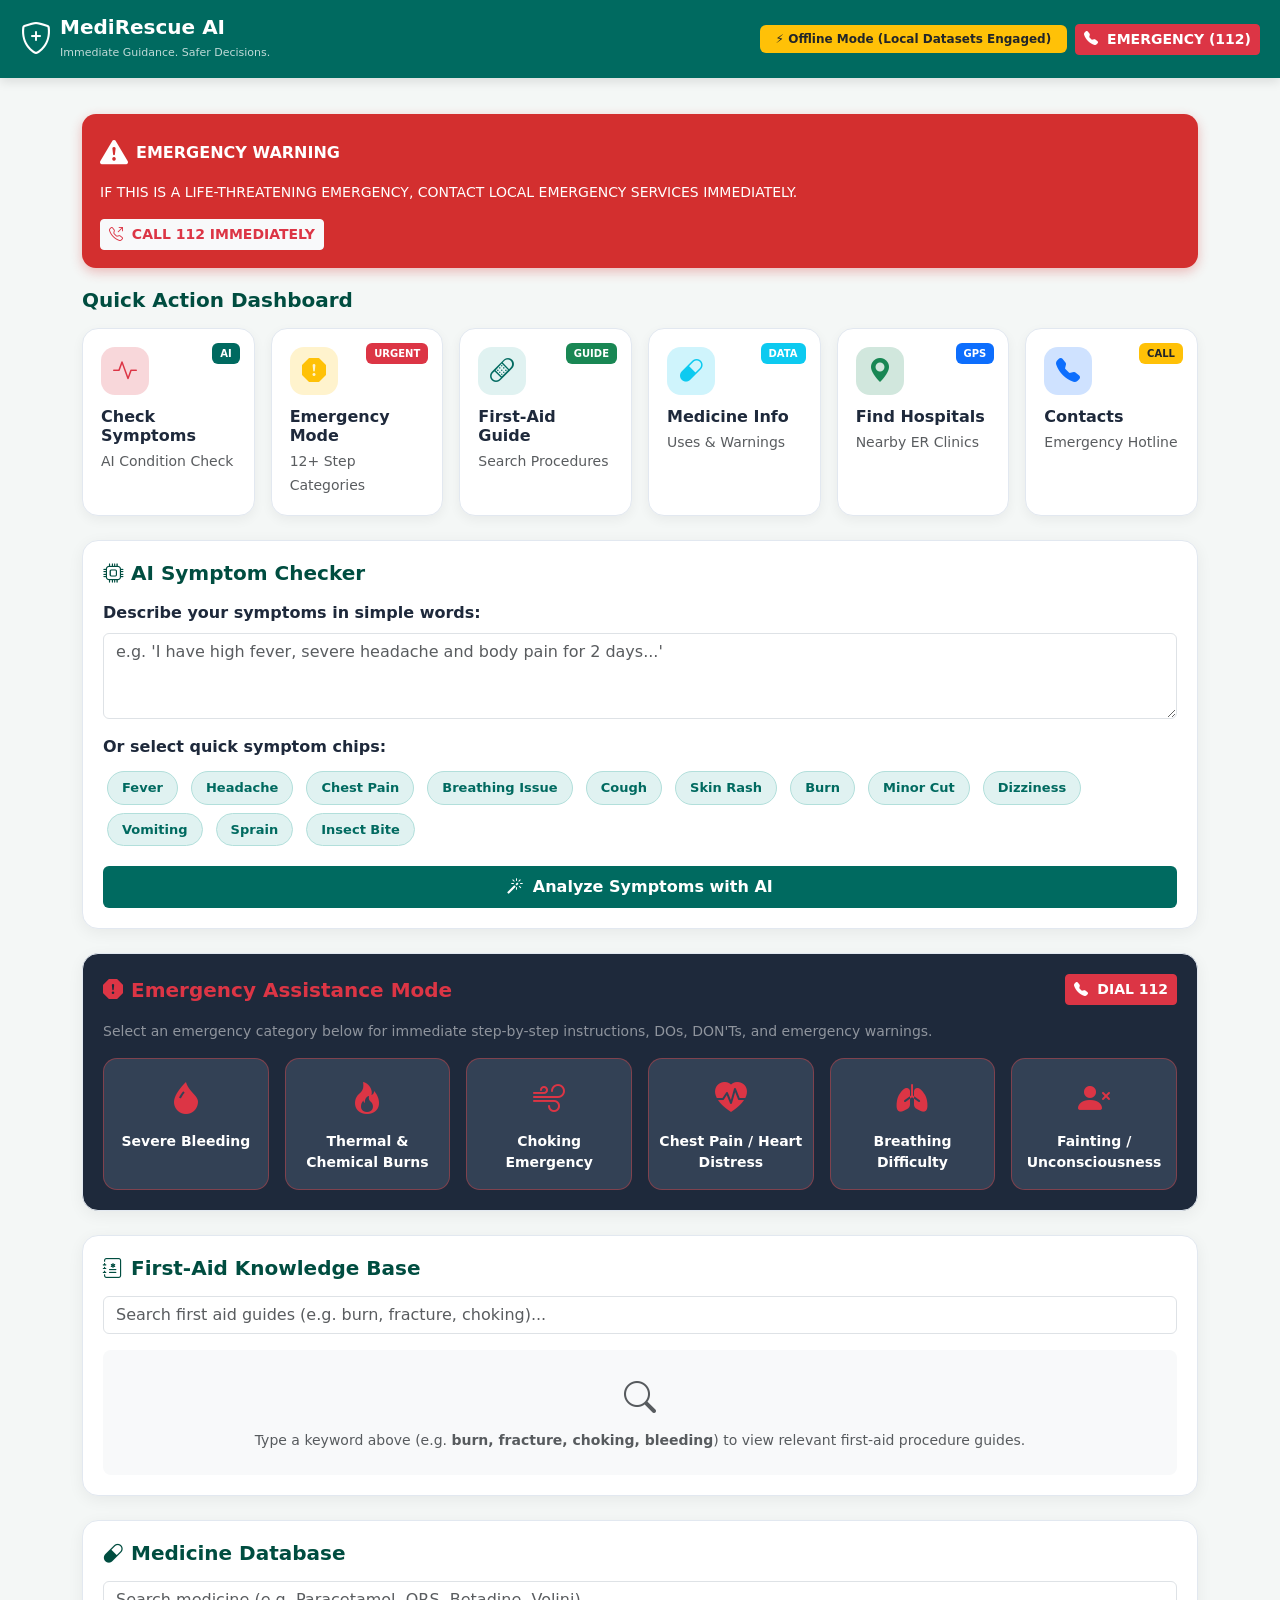
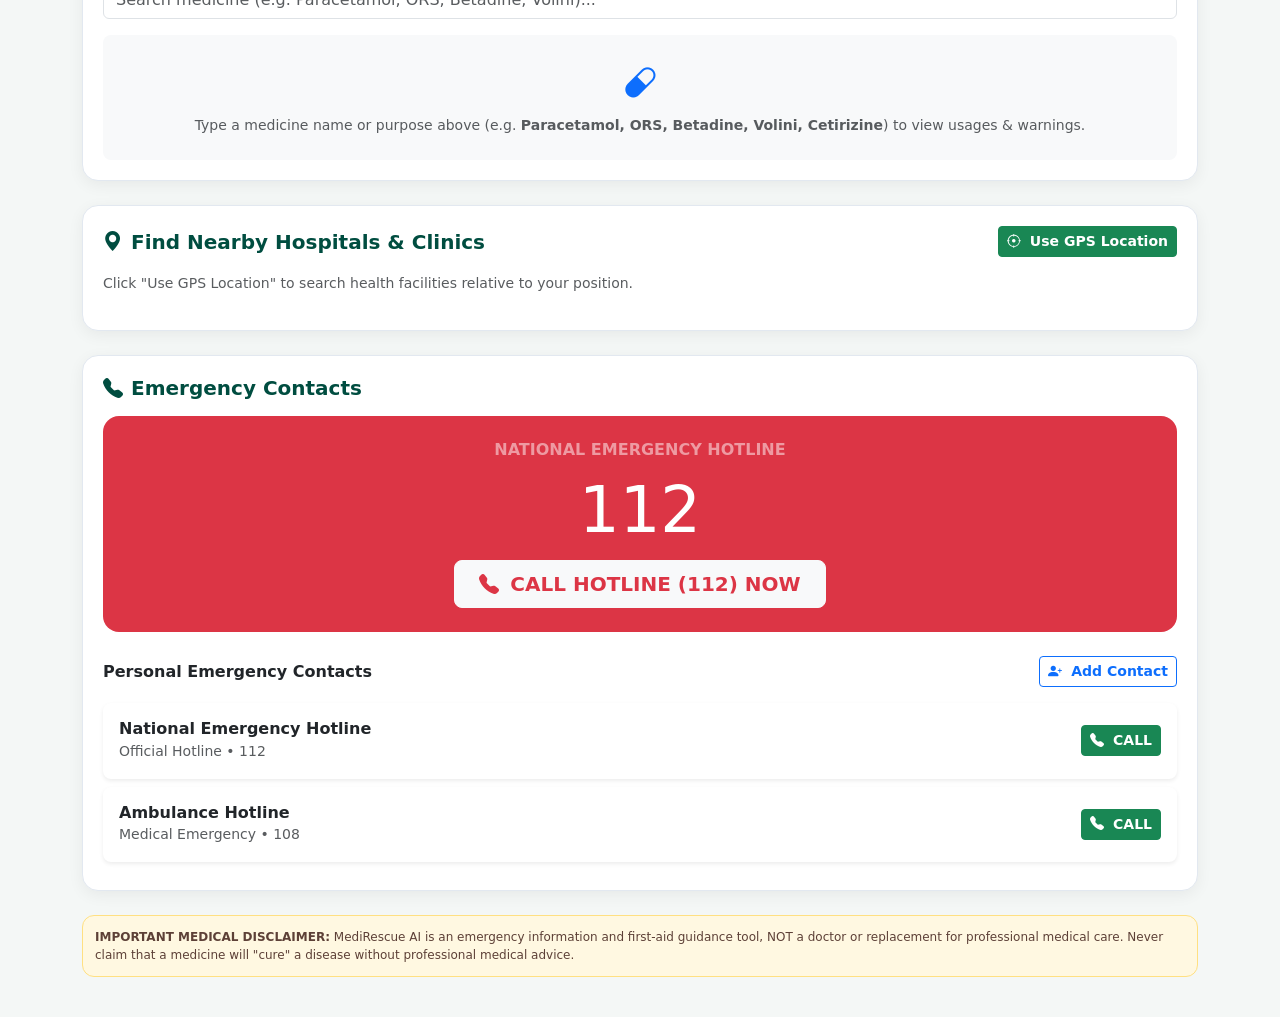
==== web/index.html @ f000a286 "Deploy MediRescue AI with Vercel serverless configuration and live GPS hospital locator" ====
<!DOCTYPE html>
<html lang="en">
<head>
  <meta charset="UTF-8">
  <meta name="viewport" content="width=device-width, initial-scale=1.0">
  <title>MediRescue AI – Emergency First-Aid Assistant</title>
  <link href="https://cdn.jsdelivr.net/npm/bootstrap@5.3.0/dist/css/bootstrap.min.css" rel="stylesheet">
  <link rel="stylesheet" href="https://cdn.jsdelivr.net/npm/bootstrap-icons@1.11.0/font/bootstrap-icons.css">
  <style>
    body { background-color: #f4f7f6; font-family: 'Segoe UI', system-ui, sans-serif; color: #1e293b; }
    .header-bar { background-color: #006a60; color: white; padding: 15px 20px; box-shadow: 0 4px 10px rgba(0,0,0,0.1); position: sticky; top: 0; z-index: 1000; }
    .emergency-banner { background-color: #d32f2f; color: white; border-radius: 14px; padding: 18px; margin: 20px 0; box-shadow: 0 4px 12px rgba(211,47,47,0.3); }
    .action-card { background: white; border-radius: 16px; padding: 18px; border: 1px solid #e2e8f0; box-shadow: 0 4px 12px rgba(0,0,0,0.05); transition: transform 0.2s, box-shadow 0.2s; cursor: pointer; height: 100%; position: relative; }
    .action-card:hover { transform: translateY(-4px); box-shadow: 0 8px 20px rgba(0,0,0,0.1); border-color: #006a60; }
    .card-icon { width: 48px; height: 48px; border-radius: 14px; display: flex; align-items: center; justify-content: center; font-size: 24px; margin-bottom: 12px; }
    .card-badge { position: absolute; top: 14px; right: 14px; font-size: 10px; font-weight: 800; padding: 3px 8px; border-radius: 6px; text-transform: uppercase; }
    .chip { display: inline-block; padding: 6px 14px; border-radius: 20px; background: #e0f2f1; color: #006a60; font-size: 13px; font-weight: 600; margin: 4px; cursor: pointer; border: 1.5px solid #b2dfdb; user-select: none; }
    .chip.active { background: #006a60; color: white; border-color: #006a60; }
    .result-box { background: white; border-radius: 16px; padding: 20px; margin-top: 20px; box-shadow: 0 4px 16px rgba(0,0,0,0.06); border: 1px solid #e2e8f0; }
    .emergency-cat-card { background-color: #334155; color: white; border-radius: 14px; padding: 16px 10px; text-align: center; cursor: pointer; border: 1.5px solid rgba(239, 68, 68, 0.4); transition: all 0.2s; height: 100%; }
    .emergency-cat-card:hover { background-color: #1e293b; border-color: #ef4444; transform: translateY(-3px); }
    .disclaimer-box { background-color: #fff8e1; border: 1px solid #ffe082; border-radius: 12px; padding: 12px; color: #5d4037; font-size: 12px; line-height: 1.5; margin-top: 16px; }
  </style>
</head>
<body>

  <!-- Top Header Bar -->
  <div class="header-bar d-flex justify-content-between align-items-center">
    <div class="d-flex align-items-center">
      <i class="bi bi-shield-plus fs-2 me-2"></i>
      <div>
        <h5 class="m-0 fw-bold">MediRescue AI</h5>
        <small class="opacity-75" style="font-size: 11px;">Immediate Guidance. Safer Decisions.</small>
      </div>
    </div>
    <div class="d-flex align-items-center gap-2">
      <span id="backendStatusBadge" class="badge bg-success py-2 px-3">Backend Live (FastAPI & ML)</span>
      <a href="tel:112" class="btn btn-danger btn-sm fw-bold">
        <i class="bi bi-telephone-fill me-1"></i> EMERGENCY (112)
      </a>
    </div>
  </div>

  <div class="container py-3">

    <!-- Emergency Warning Banner -->
    <div class="emergency-banner">
      <div class="d-flex align-items-center mb-2">
        <i class="bi bi-exclamation-triangle-fill fs-3 me-2"></i>
        <h6 class="m-0 fw-bold tracking-wide">EMERGENCY WARNING</h6>
      </div>
      <p class="small mb-3">IF THIS IS A LIFE-THREATENING EMERGENCY, CONTACT LOCAL EMERGENCY SERVICES IMMEDIATELY.</p>
      <a href="tel:112" class="btn btn-light text-danger fw-bold btn-sm"><i class="bi bi-telephone-outbound me-1"></i> CALL 112 IMMEDIATELY</a>
    </div>

    <!-- Quick Action Dashboard -->
    <h5 class="fw-bold mb-3" style="color: #004d40;">Quick Action Dashboard</h5>
    
    <div class="row g-3 mb-4">
      <div class="col-6 col-md-4 col-lg-2">
        <div class="action-card" onclick="scrollToSection('symptomSection')">
          <span class="card-badge bg-teal text-white" style="background:#006a60;">AI</span>
          <div class="card-icon bg-danger-subtle text-danger"><i class="bi bi-activity"></i></div>
          <h6 class="fw-bold mb-1">Check Symptoms</h6>
          <small class="text-muted">AI Condition Check</small>
        </div>
      </div>
      <div class="col-6 col-md-4 col-lg-2">
        <div class="action-card" onclick="scrollToSection('emergencySection')">
          <span class="card-badge bg-danger text-white">URGENT</span>
          <div class="card-icon bg-warning-subtle text-warning"><i class="bi bi-exclamation-octagon-fill"></i></div>
          <h6 class="fw-bold mb-1">Emergency Mode</h6>
          <small class="text-muted">12+ Step Categories</small>
        </div>
      </div>
      <div class="col-6 col-md-4 col-lg-2">
        <div class="action-card" onclick="scrollToSection('firstAidSection')">
          <span class="card-badge bg-success text-white">GUIDE</span>
          <div class="card-icon" style="background:#e0f2f1; color:#006a60;"><i class="bi bi-bandaid"></i></div>
          <h6 class="fw-bold mb-1">First-Aid Guide</h6>
          <small class="text-muted">Search Procedures</small>
        </div>
      </div>
      <div class="col-6 col-md-4 col-lg-2">
        <div class="action-card" onclick="scrollToSection('medicineSection')">
          <span class="card-badge bg-info text-white">DATA</span>
          <div class="card-icon bg-info-subtle text-info"><i class="bi bi-capsule"></i></div>
          <h6 class="fw-bold mb-1">Medicine Info</h6>
          <small class="text-muted">Uses & Warnings</small>
        </div>
      </div>
      <div class="col-6 col-md-4 col-lg-2">
        <div class="action-card" onclick="scrollToSection('hospitalSection')">
          <span class="card-badge bg-primary text-white">GPS</span>
          <div class="card-icon bg-success-subtle text-success"><i class="bi bi-geo-alt-fill"></i></div>
          <h6 class="fw-bold mb-1">Find Hospitals</h6>
          <small class="text-muted">Nearby ER Clinics</small>
        </div>
      </div>
      <div class="col-6 col-md-4 col-lg-2">
        <div class="action-card" onclick="scrollToSection('contactsSection')">
          <span class="card-badge bg-warning text-dark">CALL</span>
          <div class="card-icon bg-primary-subtle text-primary"><i class="bi bi-telephone-fill"></i></div>
          <h6 class="fw-bold mb-1">Contacts</h6>
          <small class="text-muted">Emergency Hotline</small>
        </div>
      </div>
    </div>

    <!-- 1. AI Symptom Checker Section -->
    <div id="symptomSection" class="result-box mb-4">
      <h5 class="fw-bold mb-3" style="color: #004d40;"><i class="bi bi-cpu me-2"></i>AI Symptom Checker</h5>
      
      <div class="mb-3">
        <label class="form-label fw-semibold">Describe your symptoms in simple words:</label>
        <textarea id="symptomInput" class="form-control" rows="3" placeholder="e.g. 'I have high fever, severe headache and body pain for 2 days...'"></textarea>
      </div>

      <div class="mb-3">
        <label class="form-label fw-semibold">Or select quick symptom chips:</label>
        <div>
          <span class="chip" onclick="toggleChip(this)">Fever</span>
          <span class="chip" onclick="toggleChip(this)">Headache</span>
          <span class="chip" onclick="toggleChip(this)">Chest Pain</span>
          <span class="chip" onclick="toggleChip(this)">Breathing Issue</span>
          <span class="chip" onclick="toggleChip(this)">Cough</span>
          <span class="chip" onclick="toggleChip(this)">Skin Rash</span>
          <span class="chip" onclick="toggleChip(this)">Burn</span>
          <span class="chip" onclick="toggleChip(this)">Minor Cut</span>
          <span class="chip" onclick="toggleChip(this)">Dizziness</span>
          <span class="chip" onclick="toggleChip(this)">Vomiting</span>
          <span class="chip" onclick="toggleChip(this)">Sprain</span>
          <span class="chip" onclick="toggleChip(this)">Insect Bite</span>
        </div>
      </div>

      <button id="analyzeBtn" class="btn text-white w-100 fw-bold py-2" style="background-color: #006a60;" onclick="analyzeSymptoms()">
        <i class="bi bi-magic me-1"></i> Analyze Symptoms with AI
      </button>

      <div id="analysisResult" class="mt-4" style="display: none;"></div>
    </div>

    <!-- 2. Emergency Assistance Mode Section -->
    <div id="emergencySection" class="result-box bg-dark text-white mb-4" style="background-color:#1e293b !important;">
      <div class="d-flex justify-content-between align-items-center mb-3">
        <h5 class="fw-bold text-danger m-0"><i class="bi bi-exclamation-octagon-fill me-2"></i>Emergency Assistance Mode</h5>
        <a href="tel:112" class="btn btn-danger btn-sm fw-bold"><i class="bi bi-telephone-fill me-1"></i> DIAL 112</a>
      </div>
      <p class="text-white-50 small mb-3">Select an emergency category below for immediate step-by-step instructions, DOs, DON'Ts, and emergency warnings.</p>

      <div id="emergencyCategoryGrid" class="row g-3"></div>
      <div id="emergencyDetailBox" class="mt-3" style="display: none;"></div>
    </div>

    <!-- 3. First Aid Knowledge Base Section -->
    <div id="firstAidSection" class="result-box mb-4">
      <h5 class="fw-bold mb-3" style="color: #004d40;"><i class="bi bi-journal-medical me-2"></i>First-Aid Knowledge Base</h5>
      <input type="text" id="firstAidSearch" class="form-control mb-3" placeholder="Search first aid guides (e.g. burn, fracture, choking)..." oninput="loadFirstAid()">
      <div id="firstAidContainer"></div>
    </div>

    <!-- 4. Medicines Database Section -->
    <div id="medicineSection" class="result-box mb-4">
      <h5 class="fw-bold mb-3" style="color: #004d40;"><i class="bi bi-capsule me-2"></i>Medicine Database</h5>
      <input type="text" id="medicineSearch" class="form-control mb-3" placeholder="Search medicine (e.g. Paracetamol, ORS, Betadine, Volini)..." oninput="loadMedicines()">
      <div id="medicineContainer"></div>
    </div>

    <!-- 5. Find Hospitals Section -->
    <div id="hospitalSection" class="result-box mb-4">
      <div class="d-flex justify-content-between align-items-center mb-3">
        <h5 class="fw-bold m-0" style="color: #004d40;"><i class="bi bi-geo-alt-fill me-2"></i>Find Nearby Hospitals & Clinics</h5>
        <button class="btn btn-success btn-sm fw-bold" onclick="locateNearbyHospitals()"><i class="bi bi-crosshair me-1"></i> Use GPS Location</button>
      </div>
      <p id="hospitalStatus" class="text-muted small mb-3">Click "Use GPS Location" to search health facilities relative to your position.</p>
      <div id="hospitalContainer"></div>
    </div>

    <!-- 6. Emergency Contacts Section -->
    <div id="contactsSection" class="result-box mb-4">
      <h5 class="fw-bold mb-3" style="color: #004d40;"><i class="bi bi-telephone-fill me-2"></i>Emergency Contacts</h5>
      
      <div class="card bg-danger text-white border-0 rounded-4 p-4 text-center mb-4">
        <h6 class="text-white-50 fw-bold">NATIONAL EMERGENCY HOTLINE</h6>
        <h1 class="display-3 fw-black my-1">112</h1>
        <div><a href="tel:112" class="btn btn-light text-danger fw-bold btn-lg px-4 mt-2"><i class="bi bi-telephone-fill me-1"></i> CALL HOTLINE (112) NOW</a></div>
      </div>

      <div class="d-flex justify-content-between align-items-center mb-3">
        <h6 class="fw-bold m-0 text-dark">Personal Emergency Contacts</h6>
        <button class="btn btn-outline-primary btn-sm fw-bold" onclick="addPersonalContact()"><i class="bi bi-person-plus-fill me-1"></i> Add Contact</button>
      </div>

      <div id="contactsContainer"></div>
    </div>

    <div class="disclaimer-box mb-4">
      <strong>IMPORTANT MEDICAL DISCLAIMER:</strong> MediRescue AI is an emergency information and first-aid guidance tool, NOT a doctor or replacement for professional medical care. Never claim that a medicine will "cure" a disease without professional medical advice.
    </div>

  </div>

  <script src="js/data.js"></script>
  <script src="js/api.js"></script>
  <script src="js/app.js"></script>
</body>
</html>
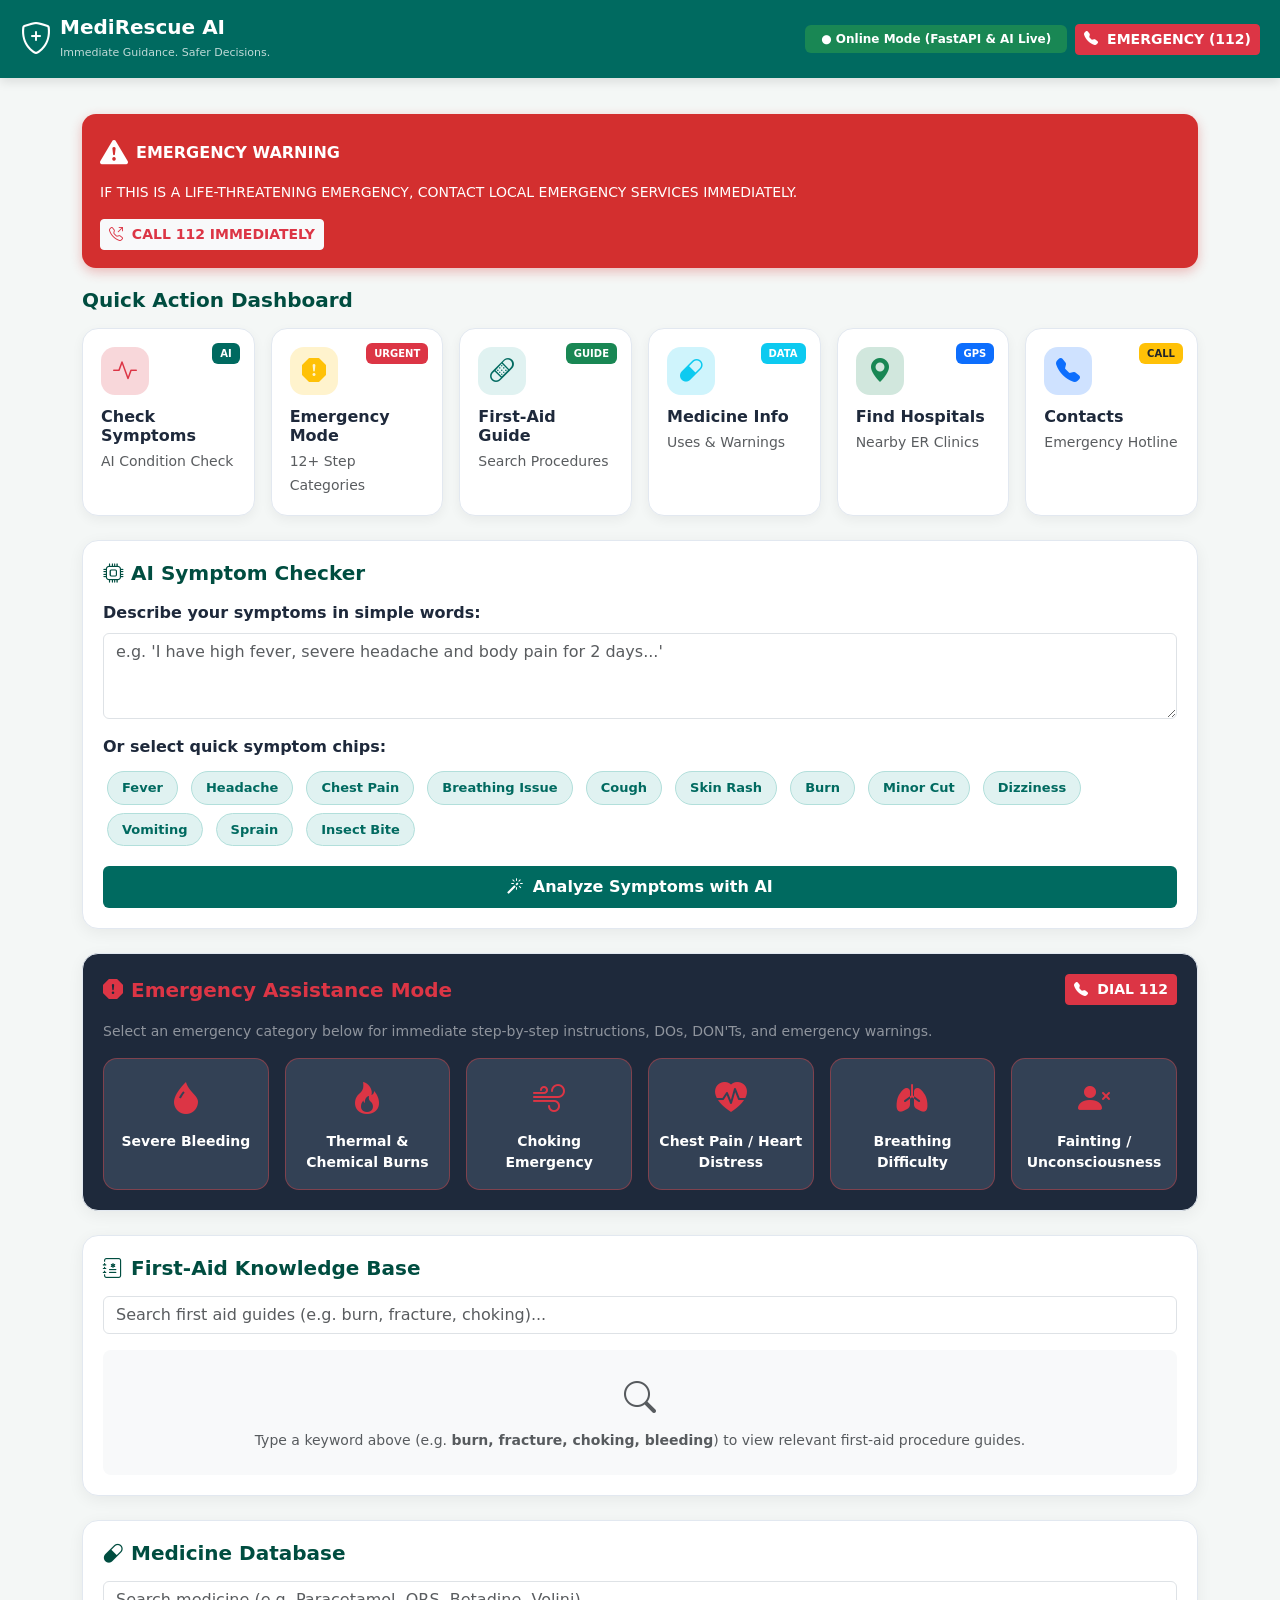
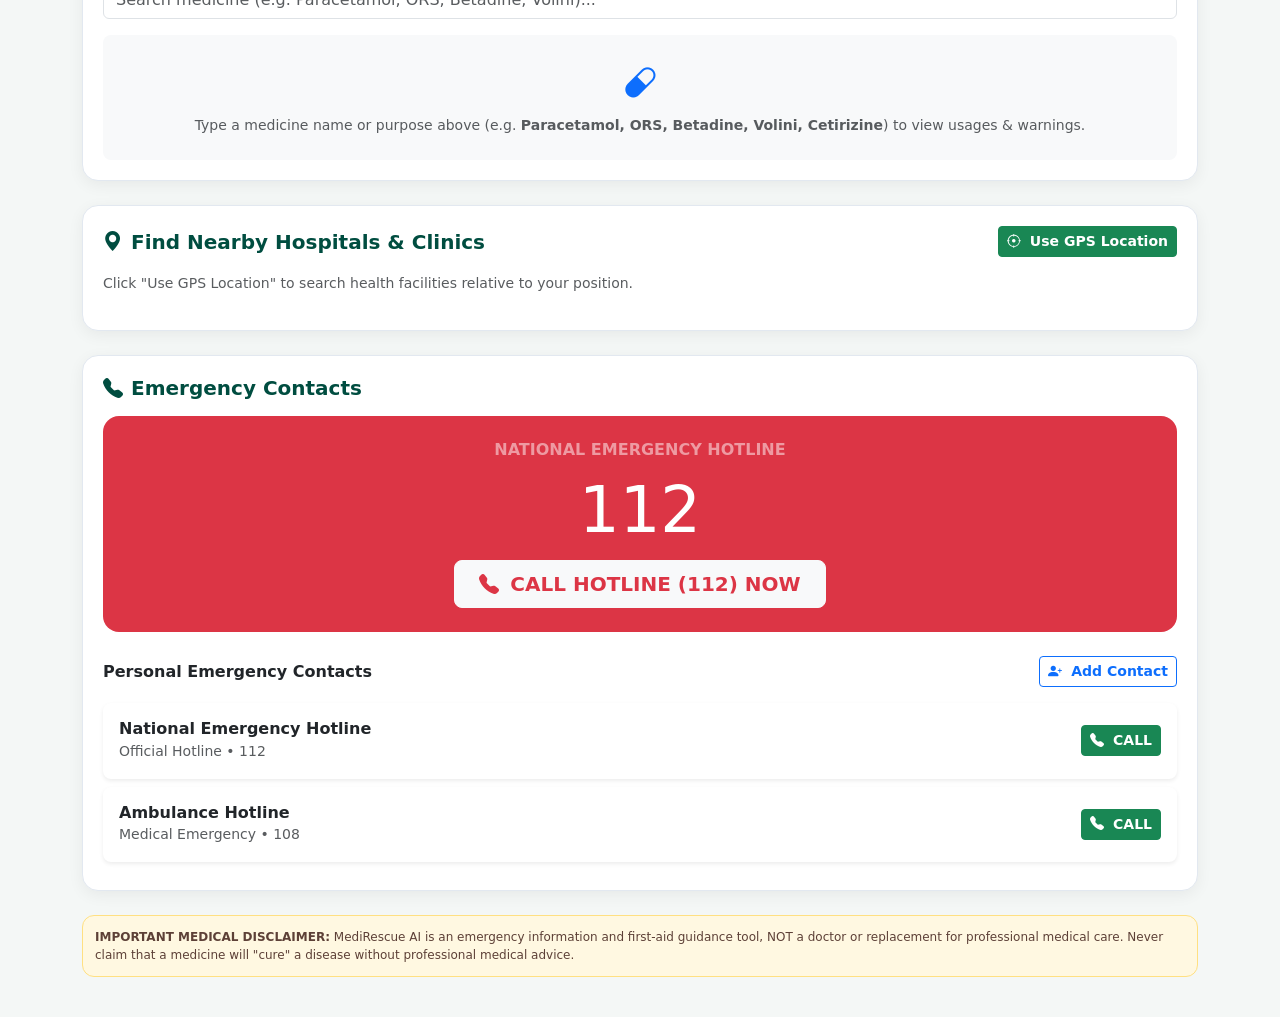
==== commit 2024ab93: "Ensure default HTML badge and JS fallback display Online Mode (FastAPI & AI Live)" ====
--- a/web/index.html
+++ b/web/index.html
@@ -34,7 +34,7 @@
       </div>
     </div>
     <div class="d-flex align-items-center gap-2">
-      <span id="backendStatusBadge" class="badge bg-success py-2 px-3">Backend Live (FastAPI & ML)</span>
+      <span id="backendStatusBadge" class="badge bg-success py-2 px-3 fw-bold">● Online Mode (FastAPI & AI Live)</span>
       <a href="tel:112" class="btn btn-danger btn-sm fw-bold">
         <i class="bi bi-telephone-fill me-1"></i> EMERGENCY (112)
       </a>
